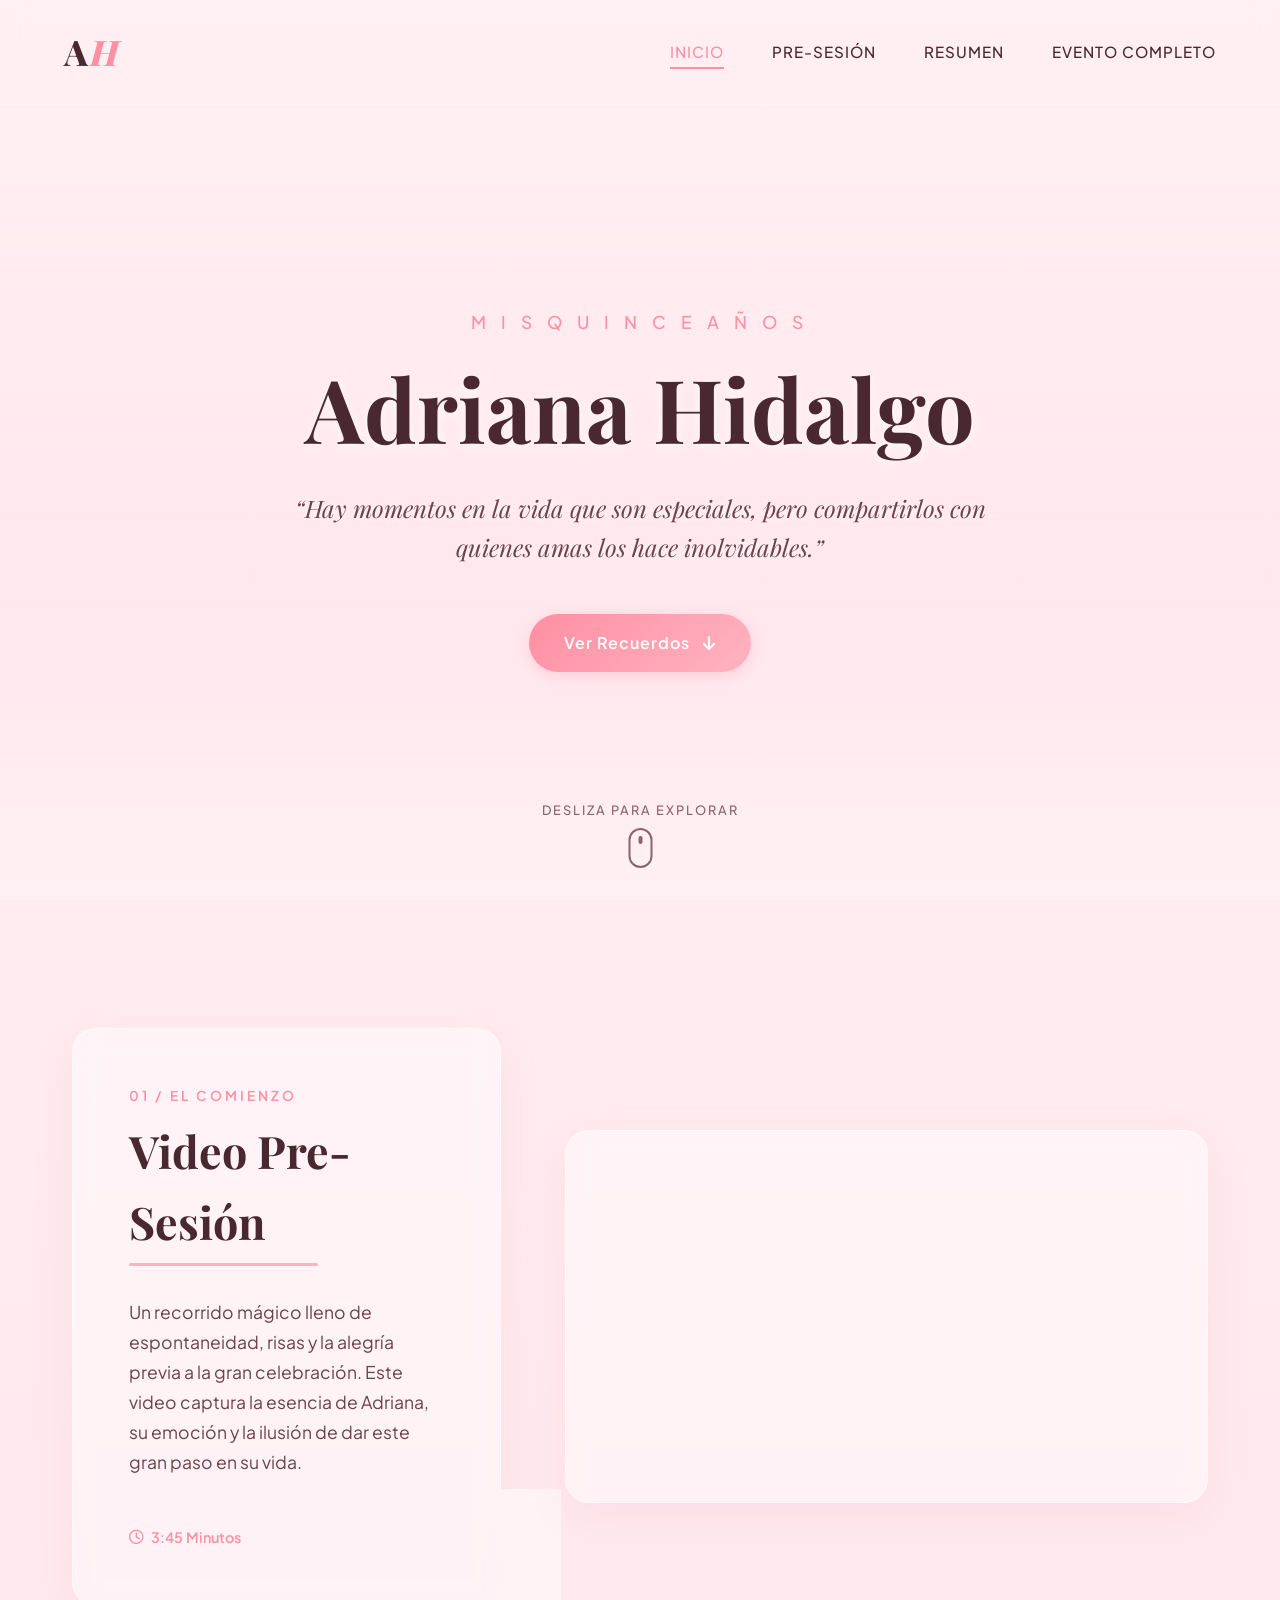
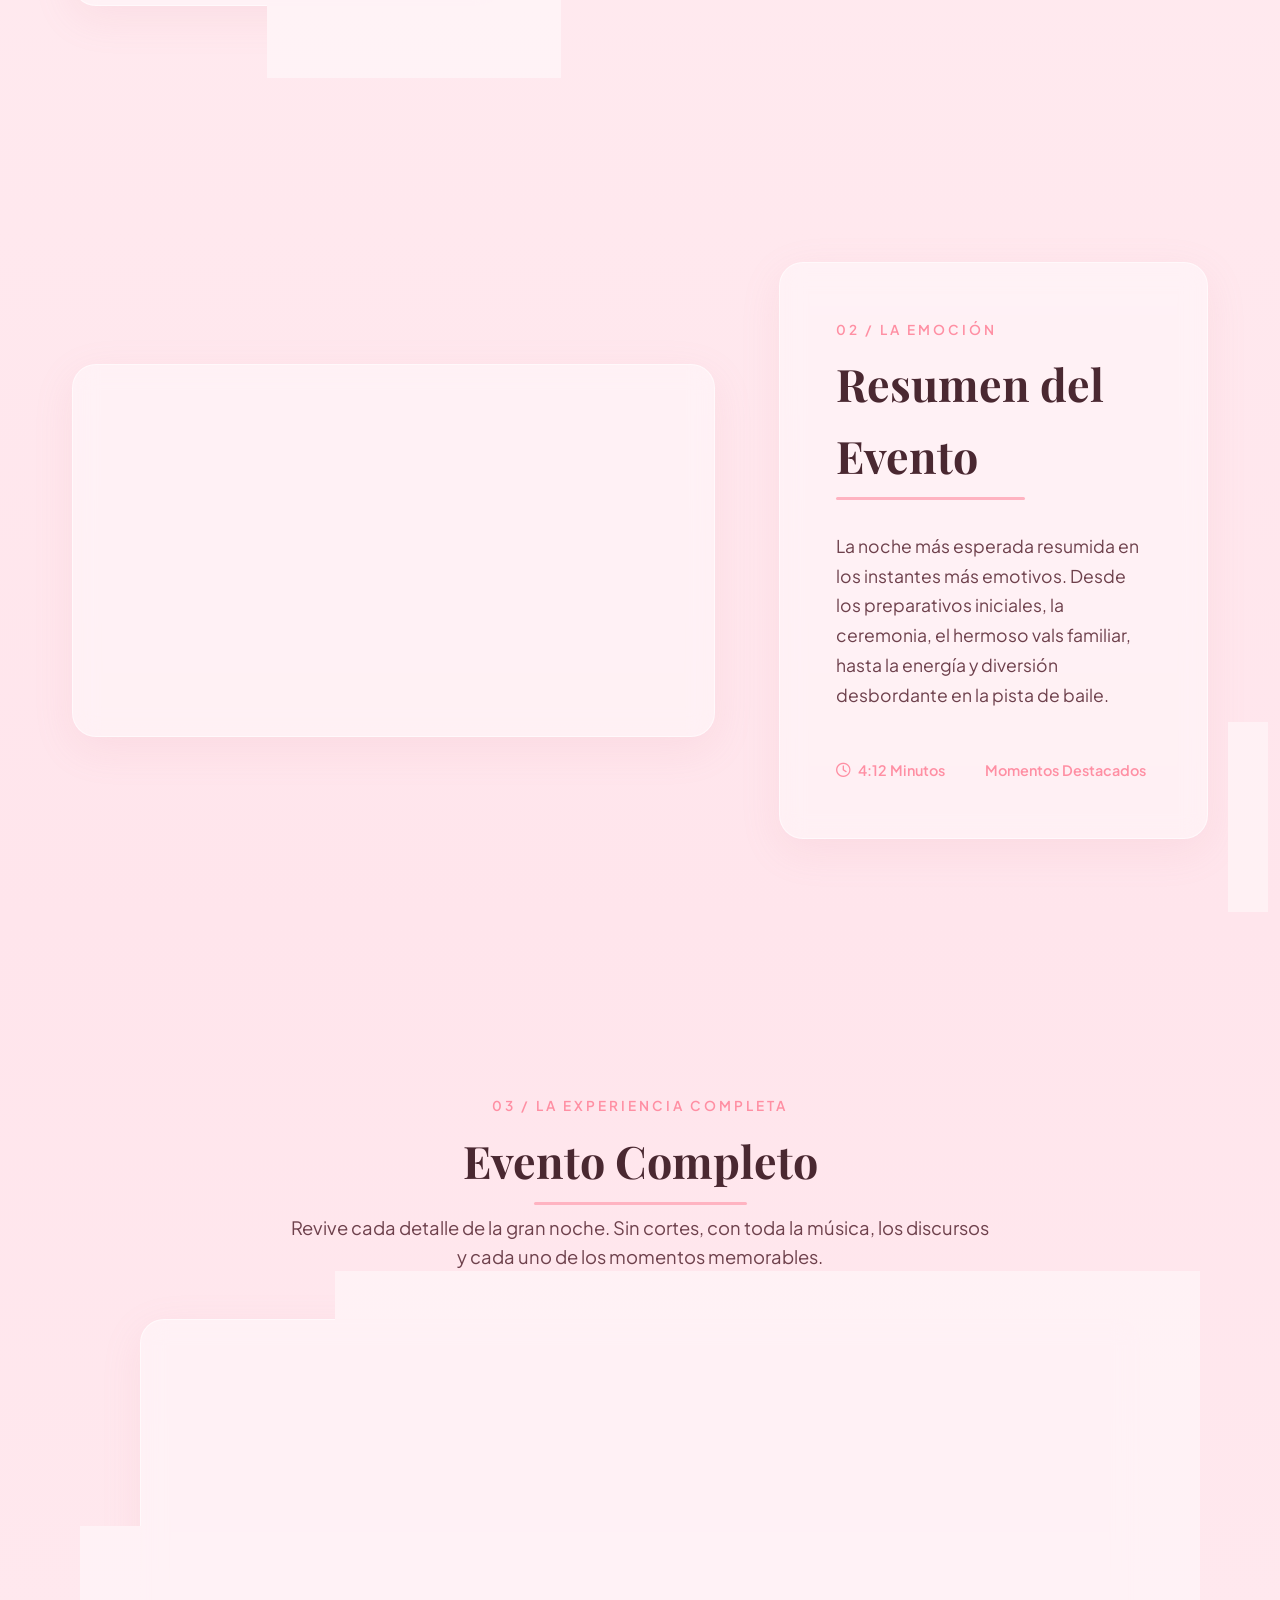
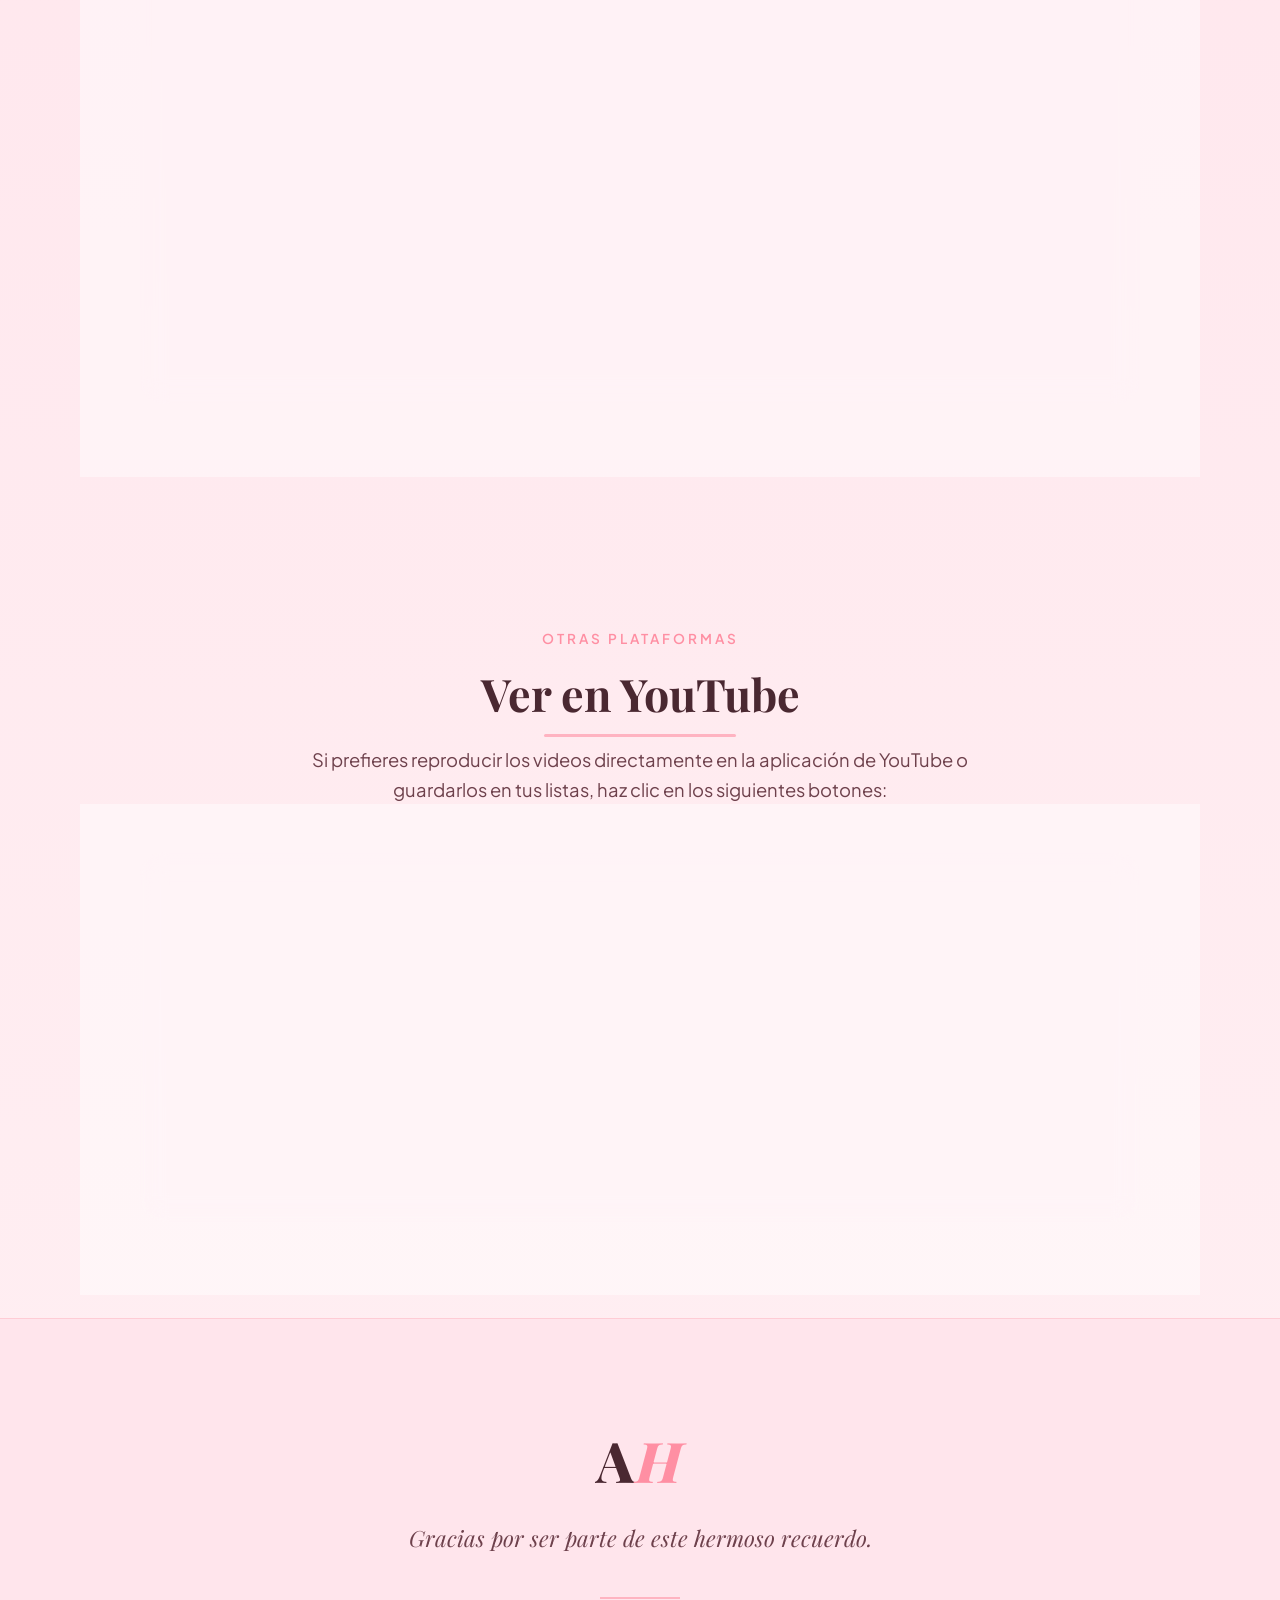
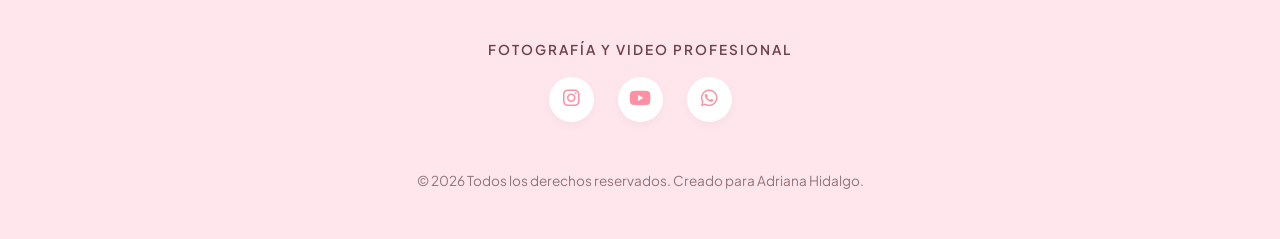
==== adriana-hidalgo/index.html @ e172218d "Initial commit - Adriana Hidalgo gallery" ====
<!DOCTYPE html>
<html lang="es">
<head>
    <meta charset="UTF-8">
    <meta name="viewport" content="width=device-width, initial-scale=1.0">
    <meta name="description" content="Galería de videos oficial de los Quince Años de Adriana Hidalgo. Revive los momentos de su pre-sesión, resumen del evento y la celebración completa.">
    <title>Adriana Hidalgo | Mis Quince Años</title>
    
    <!-- Google Fonts -->
    <link rel="preconnect" href="https://fonts.googleapis.com">
    <link rel="preconnect" href="https://fonts.gstatic.com" crossorigin>
    <link href="https://fonts.googleapis.com/css2?family=Playfair+Display:ital,wght@0,400..900;1,400..900&family=Plus+Jakarta+Sans:wght@300;400;500;600;700&display=swap" rel="stylesheet">
    
    <!-- FontAwesome for icons -->
    <link rel="stylesheet" href="https://cdnjs.cloudflare.com/ajax/libs/font-awesome/6.4.0/css/all.min.css">
    
    <!-- Custom Styles -->
    <link rel="stylesheet" href="style.css">
</head>
<body>

    <!-- Header / Navbar -->
    <header class="navbar">
        <div class="logo">A<span>H</span></div>
        <nav class="nav-links">
            <a href="#inicio" class="nav-link active">Inicio</a>
            <a href="#pre-sesion" class="nav-link">Pre-Sesión</a>
            <a href="#recap" class="nav-link">Resumen</a>
            <a href="#evento-completo" class="nav-link">Evento Completo</a>
        </nav>
    </header>

    <!-- Hero Section with Background Video Loop -->
    <section id="inicio" class="hero">
        <div class="video-bg-container">
            <!-- Muted, autoplay, looping video loop using Pre-sesión video ID: 29GOe_P6OQI -->
            <iframe src="https://www.youtube.com/embed/29GOe_P6OQI?autoplay=1&mute=1&loop=1&playlist=29GOe_P6OQI&controls=0&showinfo=0&rel=0&modestbranding=1&playsinline=1&enablejsapi=1&origin=http://localhost" 
                    frameborder="0" 
                    allow="autoplay; encrypted-media" 
                    allowfullscreen>
            </iframe>
        </div>
        <div class="hero-overlay"></div>
        <div class="hero-content">
            <span class="hero-subtitle">M i s   Q u i n c e   A ñ o s</span>
            <h1 class="hero-title">Adriana Hidalgo</h1>
            <p class="hero-quote">“Hay momentos en la vida que son especiales, pero compartirlos con quienes amas los hace inolvidables.”</p>
            <div class="hero-actions">
                <a href="#pre-sesion" class="btn btn-primary">
                    Ver Recuerdos <i class="fa-solid fa-arrow-down"></i>
                </a>
            </div>
        </div>
        <div class="scroll-indicator">
            <span>Desliza para explorar</span>
            <div class="mouse-icon">
                <div class="wheel"></div>
            </div>
        </div>
    </section>

    <!-- Pre-Sesión Section -->
    <section id="pre-sesion" class="section section-pre-sesion scroll-reveal">
        <div class="container">
            <div class="grid-layout">
                <div class="text-card glass-panel">
                    <span class="section-tag">01 / El Comienzo</span>
                    <h2>Video Pre-Sesión</h2>
                    <p class="description">
                        Un recorrido mágico lleno de espontaneidad, risas y la alegría previa a la gran celebración. Este video captura la esencia de Adriana, su emoción y la ilusión de dar este gran paso en su vida.
                    </p>
                    <div class="meta-info">
                        <span class="meta-item"><i class="fa-regular fa-clock"></i> 3:45 Minutos</span>
                        <span class="meta-item"><i class="fa-solid fa-camera-retro"></i> Pre-Sesión Exclusiva</span>
                    </div>
                </div>
                <div class="video-card glass-panel">
                    <div class="video-wrapper">
                        <!-- Pre-sesión video: https://youtu.be/29GOe_P6OQI -->
                        <iframe src="https://www.youtube.com/embed/29GOe_P6OQI?rel=0&modestbranding=1" 
                                title="Video Pre-Sesión - Adriana Hidalgo" 
                                frameborder="0" 
                                allow="accelerometer; autoplay; clipboard-write; encrypted-media; gyroscope; picture-in-picture; web-share" 
                                allowfullscreen>
                        </iframe>
                    </div>
                </div>
            </div>
        </div>
    </section>

    <!-- Recap Section -->
    <section id="recap" class="section section-recap scroll-reveal">
        <div class="container">
            <div class="grid-layout alt-layout">
                <div class="video-card glass-panel">
                    <div class="video-wrapper">
                        <!-- Recap video: https://drive.google.com/file/d/1AOtNiIpkvRaQkMDAl07MdkOqOsfoWOtX/view?usp=sharing -->
                        <iframe src="https://drive.google.com/file/d/1AOtNiIpkvRaQkMDAl07MdkOqOsfoWOtX/preview" 
                                title="Resumen del Evento - Adriana Hidalgo" 
                                frameborder="0" 
                                allow="autoplay" 
                                allowfullscreen>
                        </iframe>
                    </div>
                </div>
                <div class="text-card glass-panel">
                    <span class="section-tag">02 / La Emoción</span>
                    <h2>Resumen del Evento</h2>
                    <p class="description">
                        La noche más esperada resumida en los instantes más emotivos. Desde los preparativos iniciales, la ceremonia, el hermoso vals familiar, hasta la energía y diversión desbordante en la pista de baile.
                    </p>
                    <div class="meta-info">
                        <span class="meta-item"><i class="fa-regular fa-clock"></i> 4:12 Minutos</span>
                        <span class="meta-item"><i class="fa-solid fa-sparkles"></i> Momentos Destacados</span>
                    </div>
                </div>
            </div>
        </div>
    </section>

    <!-- Evento Completo Section -->
    <section id="evento-completo" class="section section-full scroll-reveal">
        <div class="container text-center">
            <span class="section-tag">03 / La Experiencia Completa</span>
            <h2>Evento Completo</h2>
            <p class="section-subtitle">
                Revive cada detalle de la gran noche. Sin cortes, con toda la música, los discursos y cada uno de los momentos memorables.
            </p>
            <div class="theater-card glass-panel">
                <div class="video-wrapper large-wrapper">
                    <!-- Evento completo video: https://drive.google.com/file/d/1Um7jeUYwIwaySqbHJadlfXgE8z_ogX-0/view?usp=sharing -->
                    <iframe src="https://drive.google.com/file/d/1Um7jeUYwIwaySqbHJadlfXgE8z_ogX-0/preview" 
                            title="Evento Completo - Adriana Hidalgo" 
                            frameborder="0" 
                            allow="autoplay" 
                            allowfullscreen>
                    </iframe>
                </div>
                <div class="theater-footer">
                    <div class="theater-info">
                        <h3>Adriana Hidalgo - Quinceañera (Edición Completa)</h3>
                        <p><i class="fa-solid fa-film"></i> Película Oficial del Evento</p>
                    </div>
                    <div class="theater-action">
                        <span class="duration-badge"><i class="fa-regular fa-hourglass-half"></i> Duración Extendida</span>
                    </div>
                </div>
            </div>
        </div>
    </section>

    <!-- YouTube Links Section -->
    <section id="ver-en-youtube" class="section section-youtube scroll-reveal">
        <div class="container text-center">
            <span class="section-tag">Otras Plataformas</span>
            <h2>Ver en YouTube</h2>
            <p class="section-subtitle">
                Si prefieres reproducir los videos directamente en la aplicación de YouTube o guardarlos en tus listas, haz clic en los siguientes botones:
            </p>
            <div class="youtube-buttons-grid glass-panel">
                <div class="yt-button-card">
                    <div class="yt-icon"><i class="fa-brands fa-youtube"></i></div>
                    <h3>Video Pre-Sesión</h3>
                    <a href="https://youtu.be/29GOe_P6OQI" target="_blank" rel="noopener noreferrer" class="btn btn-yt">
                        Ver Video <i class="fa-solid fa-arrow-up-right-from-square"></i>
                    </a>
                </div>
                <div class="yt-button-card">
                    <div class="yt-icon"><i class="fa-brands fa-youtube"></i></div>
                    <h3>Resumen del Evento</h3>
                    <a href="https://youtu.be/vMPNbO7EVBQ" target="_blank" rel="noopener noreferrer" class="btn btn-yt">
                        Ver Resumen <i class="fa-solid fa-arrow-up-right-from-square"></i>
                    </a>
                </div>
                <div class="yt-button-card">
                    <div class="yt-icon"><i class="fa-brands fa-youtube"></i></div>
                    <h3>Evento Completo</h3>
                    <a href="https://youtu.be/fEjNYWOix5I" target="_blank" rel="noopener noreferrer" class="btn btn-yt">
                        Ver Completo <i class="fa-solid fa-arrow-up-right-from-square"></i>
                    </a>
                </div>
            </div>
        </div>
    </section>

    <!-- Footer -->
    <footer class="footer">
        <div class="footer-overlay"></div>
        <div class="footer-content container text-center">
            <div class="footer-logo">A<span>H</span></div>
            <p class="footer-thanks">Gracias por ser parte de este hermoso recuerdo.</p>
            <div class="divider"></div>
            <div class="creative-credits">
                <p>Fotografía y Video Profesional</p>
                <div class="social-links">
                    <a href="#" aria-label="Instagram"><i class="fa-brands fa-instagram"></i></a>
                    <a href="#" aria-label="YouTube"><i class="fa-brands fa-youtube"></i></a>
                    <a href="#" aria-label="WhatsApp"><i class="fa-brands fa-whatsapp"></i></a>
                </div>
            </div>
            <p class="copyright">&copy; 2026 Todos los derechos reservados. Creado para Adriana Hidalgo.</p>
        </div>
    </footer>

    <!-- Floating Action Buttons -->
    <button id="scrollToTop" class="fab" aria-label="Ir al inicio">
        <i class="fa-solid fa-chevron-up"></i>
    </button>

    <!-- Custom Script -->
    <script src="script.js"></script>
</body>
</html>
---- adriana-hidalgo/style.css ----
/* ==========================================
   DESIGN SYSTEM & VARIABLES
   ========================================== */
:root {
    /* Color Palette */
    --primary-rose: #ffccd5;
    --soft-rose: #ffb3c1;
    --light-rose: #fff0f3;
    --dark-rose: #ff8fa3;
    --deep-burgundy: #4a2831;
    --muted-burgundy: #6e414c;
    --pure-white: #ffffff;
    
    /* Gradients */
    --bg-main: linear-gradient(180deg, #fff0f3 0%, #ffe5ec 50%, #fff0f3 100%);
    --gradient-overlay: linear-gradient(180deg, rgba(255, 240, 243, 0.25) 0%, rgba(255, 229, 236, 0.7) 70%, #fff0f3 100%);
    --gradient-btn: linear-gradient(135deg, #ff8fa3 0%, #ffb3c1 100%);
    --gradient-btn-hover: linear-gradient(135deg, #ff758f 0%, #ff8fa3 100%);
    
    /* Typography */
    --font-heading: 'Playfair Display', serif;
    --font-body: 'Plus Jakarta Sans', sans-serif;
    
    /* Transitions */
    --transition-smooth: all 0.4s cubic-bezier(0.25, 0.8, 0.25, 1);
    
    /* Glassmorphism Defaults */
    --glass-bg: rgba(255, 255, 255, 0.45);
    --glass-border: 1px solid rgba(255, 255, 255, 0.55);
    --glass-shadow: 0 12px 40px 0 rgba(220, 140, 160, 0.12);
}

/* ==========================================
   RESET & BASE STYLES
   ========================================== */
* {
    margin: 0;
    padding: 0;
    box-sizing: border-box;
}

html {
    scroll-behavior: smooth;
    font-size: 16px;
}

body {
    font-family: var(--font-body);
    background: var(--bg-main);
    color: var(--deep-burgundy);
    line-height: 1.6;
    overflow-x: hidden;
    -webkit-font-smoothing: antialiased;
}

a {
    text-decoration: none;
    color: inherit;
    transition: var(--transition-smooth);
}

/* Custom Scrollbar */
::-webkit-scrollbar {
    width: 10px;
}
::-webkit-scrollbar-track {
    background: var(--light-rose);
}
::-webkit-scrollbar-thumb {
    background: var(--soft-rose);
    border-radius: 5px;
    border: 2px solid var(--light-rose);
}
::-webkit-scrollbar-thumb:hover {
    background: var(--dark-rose);
}

/* ==========================================
   TYPOGRAPHY & UTILITIES
   ========================================== */
h1, h2, h3 {
    font-family: var(--font-heading);
    font-weight: 700;
}

h2 {
    font-size: 2.8rem;
    margin-bottom: 1rem;
    position: relative;
    display: inline-block;
}

h2::after {
    content: '';
    position: absolute;
    width: 60%;
    height: 3px;
    background: var(--soft-rose);
    bottom: -8px;
    left: 0;
    border-radius: 2px;
}

.text-center h2::after {
    left: 20%;
}

p {
    font-weight: 400;
    font-size: 1.05rem;
    color: var(--muted-burgundy);
}

.container {
    width: 100%;
    max-width: 1200px;
    margin: 0 auto;
    padding: 0 2rem;
}

.text-center {
    text-align: center;
}

.section-tag {
    font-family: var(--font-body);
    text-transform: uppercase;
    letter-spacing: 3px;
    font-size: 0.85rem;
    color: var(--dark-rose);
    font-weight: 600;
    display: block;
    margin-bottom: 0.5rem;
}

.section-subtitle {
    max-width: 700px;
    margin: 0 auto 3rem auto;
    font-size: 1.15rem;
}

/* ==========================================
   NAVIGATION BAR
   ========================================== */
.navbar {
    position: fixed;
    top: 0;
    left: 0;
    width: 100%;
    display: flex;
    justify-content: space-between;
    align-items: center;
    padding: 1.5rem 4rem;
    z-index: 100;
    background: rgba(255, 240, 243, 0.7);
    backdrop-filter: blur(10px);
    -webkit-backdrop-filter: blur(10px);
    border-bottom: 1px solid rgba(255, 255, 255, 0.2);
    transition: var(--transition-smooth);
}

.navbar.scrolled {
    padding: 1rem 4rem;
    background: rgba(255, 240, 243, 0.9);
    box-shadow: 0 4px 20px rgba(0, 0, 0, 0.03);
}

.navbar .logo {
    font-family: var(--font-heading);
    font-size: 2.2rem;
    font-weight: 800;
    color: var(--deep-burgundy);
    letter-spacing: 2px;
}

.navbar .logo span {
    color: var(--dark-rose);
    font-style: italic;
    font-family: var(--font-heading);
}

.navbar .nav-links {
    display: flex;
    gap: 3rem;
}

.navbar .nav-link {
    font-weight: 500;
    font-size: 0.95rem;
    letter-spacing: 1px;
    text-transform: uppercase;
    position: relative;
    padding: 0.3rem 0;
}

.navbar .nav-link::after {
    content: '';
    position: absolute;
    bottom: 0;
    left: 0;
    width: 0;
    height: 2px;
    background: var(--dark-rose);
    transition: var(--transition-smooth);
}

.navbar .nav-link:hover::after,
.navbar .nav-link.active::after {
    width: 100%;
}

.navbar .nav-link:hover,
.navbar .nav-link.active {
    color: var(--dark-rose);
}

/* ==========================================
   HERO SECTION
   ========================================== */
.hero {
    position: relative;
    height: 100vh;
    width: 100%;
    display: flex;
    align-items: center;
    justify-content: center;
    overflow: hidden;
    padding-top: 80px;
}

.video-bg-container {
    position: absolute;
    top: 0;
    left: 0;
    width: 100%;
    height: 100%;
    z-index: 1;
    pointer-events: none;
}

.video-bg-container iframe {
    width: 100vw;
    height: 56.25vw; /* 16:9 Ratio */
    min-height: 100vh;
    min-width: 177.77vh; /* 16:9 Ratio */
    position: absolute;
    top: 50%;
    left: 50%;
    transform: translate(-50%, -50%);
    opacity: 0.65;
    mix-blend-mode: multiply;
}

.hero-overlay {
    position: absolute;
    top: 0;
    left: 0;
    width: 100%;
    height: 100%;
    z-index: 2;
    background: var(--gradient-overlay);
}

.hero-content {
    position: relative;
    z-index: 3;
    text-align: center;
    max-width: 900px;
    padding: 0 2rem;
    animation: fadeInUp 1.5s ease-out;
}

.hero-subtitle {
    font-family: var(--font-body);
    font-size: 1.1rem;
    font-weight: 500;
    letter-spacing: 6px;
    color: var(--dark-rose);
    text-transform: uppercase;
    display: block;
    margin-bottom: 1.5rem;
}

.hero-title {
    font-size: 5.5rem;
    line-height: 1.1;
    color: var(--deep-burgundy);
    margin-bottom: 2rem;
    text-shadow: 0 2px 10px rgba(255, 255, 255, 0.8);
}

.hero-quote {
    font-family: var(--font-heading);
    font-style: italic;
    font-size: 1.5rem;
    color: var(--muted-burgundy);
    margin-bottom: 3rem;
    max-width: 700px;
    margin-left: auto;
    margin-right: auto;
    text-shadow: 0 1px 5px rgba(255, 255, 255, 0.8);
}

/* Button Component */
.btn {
    display: inline-flex;
    align-items: center;
    gap: 0.8rem;
    padding: 1rem 2.2rem;
    border-radius: 50px;
    font-size: 1rem;
    font-weight: 600;
    letter-spacing: 1px;
    transition: var(--transition-smooth);
    cursor: pointer;
    box-shadow: 0 4px 15px rgba(255, 143, 163, 0.3);
}

.btn-primary {
    background: var(--gradient-btn);
    color: var(--pure-white);
    border: none;
}

.btn-primary:hover {
    background: var(--gradient-btn-hover);
    transform: translateY(-3px);
    box-shadow: 0 6px 20px rgba(255, 143, 163, 0.5);
}

/* Scroll indicator */
.scroll-indicator {
    position: absolute;
    bottom: 2rem;
    left: 50%;
    transform: translateX(-50%);
    z-index: 3;
    display: flex;
    flex-direction: column;
    align-items: center;
    gap: 0.5rem;
    font-size: 0.8rem;
    font-weight: 500;
    letter-spacing: 2px;
    text-transform: uppercase;
    color: var(--muted-burgundy);
    opacity: 0.8;
}

.mouse-icon {
    width: 24px;
    height: 40px;
    border: 2px solid var(--muted-burgundy);
    border-radius: 12px;
    position: relative;
}

.mouse-icon .wheel {
    width: 4px;
    height: 8px;
    background: var(--muted-burgundy);
    border-radius: 2px;
    position: absolute;
    top: 6px;
    left: 50%;
    transform: translateX(-50%);
    animation: scrollWheel 2s infinite;
}

/* ==========================================
   GLASS PANELS & GRID LAYOUTS
   ========================================== */
.section {
    padding: 8rem 0;
    position: relative;
    z-index: 10;
}

.glass-panel {
    background: var(--glass-bg);
    border: var(--glass-border);
    backdrop-filter: blur(12px) saturate(120%);
    -webkit-backdrop-filter: blur(12px) saturate(120%);
    border-radius: 24px;
    box-shadow: var(--glass-shadow);
    transition: var(--transition-smooth);
}

.glass-panel:hover {
    box-shadow: 0 16px 48px 0 rgba(220, 140, 160, 0.18);
    transform: translateY(-5px);
}

/* Horizontal Grid Setup */
.grid-layout {
    display: grid;
    grid-template-columns: 4fr 6fr;
    gap: 4rem;
    align-items: center;
}

.grid-layout.alt-layout {
    grid-template-columns: 6fr 4fr;
}

/* Text Cards */
.text-card {
    padding: 3.5rem;
    display: flex;
    flex-direction: column;
    justify-content: center;
}

.text-card .description {
    font-size: 1.1rem;
    margin: 1.5rem 0 2rem 0;
    line-height: 1.7;
}

.meta-info {
    display: flex;
    gap: 2rem;
    margin-top: 1rem;
}

.meta-item {
    font-size: 0.9rem;
    font-weight: 600;
    color: var(--dark-rose);
    display: flex;
    align-items: center;
    gap: 0.5rem;
}

/* Video Containers */
.video-card {
    overflow: hidden;
    padding: 0.75rem;
}

.video-wrapper {
    position: relative;
    padding-bottom: 56.25%; /* 16:9 ratio */
    height: 0;
    border-radius: 16px;
    overflow: hidden;
}

.video-wrapper iframe {
    position: absolute;
    top: 0;
    left: 0;
    width: 100%;
    height: 100%;
    border: none;
}

/* ==========================================
   THEATER MODE (FULL EVENT)
   ========================================== */
.theater-card {
    max-width: 1000px;
    margin: 0 auto;
    overflow: hidden;
    padding: 1rem;
}

.large-wrapper {
    border-radius: 16px 16px 0 0;
}

.theater-footer {
    display: flex;
    justify-content: space-between;
    align-items: center;
    padding: 1.5rem 2rem;
    background: rgba(255, 255, 255, 0.3);
    border-radius: 0 0 16px 16px;
    border-top: 1px solid rgba(255, 255, 255, 0.4);
}

.theater-info h3 {
    font-family: var(--font-body);
    font-size: 1.25rem;
    font-weight: 700;
    color: var(--deep-burgundy);
    text-align: left;
}

.theater-info p {
    font-size: 0.9rem;
    color: var(--dark-rose);
    font-weight: 500;
    display: flex;
    align-items: center;
    gap: 0.5rem;
    margin-top: 0.2rem;
}

.duration-badge {
    background: rgba(255, 143, 163, 0.15);
    color: var(--dark-rose);
    padding: 0.6rem 1.2rem;
    border-radius: 30px;
    font-size: 0.85rem;
    font-weight: 600;
    display: flex;
    align-items: center;
    gap: 0.5rem;
}

/* ==========================================
   FOOTER
   ========================================== */
.footer {
    position: relative;
    padding: 6rem 0 3rem 0;
    background: #ffe5ec;
    border-top: 1px solid var(--primary-rose);
    overflow: hidden;
}

.footer-content {
    position: relative;
    z-index: 2;
}

.footer-logo {
    font-family: var(--font-heading);
    font-size: 3.5rem;
    font-weight: 800;
    color: var(--deep-burgundy);
    margin-bottom: 1rem;
    letter-spacing: 2px;
}

.footer-logo span {
    color: var(--dark-rose);
    font-style: italic;
}

.footer-thanks {
    font-family: var(--font-heading);
    font-style: italic;
    font-size: 1.4rem;
    color: var(--muted-burgundy);
    margin-bottom: 2.5rem;
}

.footer .divider {
    width: 80px;
    height: 2px;
    background: var(--soft-rose);
    margin: 0 auto 2.5rem auto;
}

.creative-credits p {
    font-size: 0.85rem;
    text-transform: uppercase;
    letter-spacing: 2px;
    font-weight: 600;
    color: var(--muted-burgundy);
    margin-bottom: 1rem;
}

.social-links {
    display: flex;
    justify-content: center;
    gap: 1.5rem;
    margin-bottom: 3rem;
}

.social-links a {
    width: 45px;
    height: 45px;
    border-radius: 50%;
    background: var(--pure-white);
    display: flex;
    align-items: center;
    justify-content: center;
    font-size: 1.2rem;
    color: var(--dark-rose);
    box-shadow: 0 4px 10px rgba(0,0,0,0.03);
    border: 1px solid rgba(255, 255, 255, 0.8);
}

.social-links a:hover {
    background: var(--dark-rose);
    color: var(--pure-white);
    transform: scale(1.1) translateY(-3px);
}

.footer .copyright {
    font-size: 0.85rem;
    color: rgba(74, 40, 49, 0.6);
}

/* ==========================================
   YOUTUBE LINKS SECTION
   ========================================== */
.section-youtube {
    padding: 6rem 0;
}

.youtube-buttons-grid {
    display: grid;
    grid-template-columns: repeat(3, 1fr);
    gap: 2.5rem;
    padding: 3rem;
    max-width: 1000px;
    margin: 2rem auto 0 auto;
}

.yt-button-card {
    display: flex;
    flex-direction: column;
    align-items: center;
    justify-content: center;
    gap: 1.2rem;
    padding: 2rem;
    border-radius: 16px;
    background: rgba(255, 255, 255, 0.2);
    border: 1px solid rgba(255, 255, 255, 0.3);
    transition: var(--transition-smooth);
}

.yt-button-card:hover {
    transform: translateY(-5px);
    background: rgba(255, 255, 255, 0.4);
    box-shadow: 0 8px 24px rgba(255, 143, 163, 0.1);
}

.yt-icon {
    font-size: 3.5rem;
    color: #ff0000;
    filter: drop-shadow(0 2px 10px rgba(255, 0, 0, 0.25));
    transition: var(--transition-smooth);
}

.yt-button-card:hover .yt-icon {
    transform: scale(1.1);
    color: #cc0000;
}

.yt-button-card h3 {
    font-family: var(--font-body);
    font-size: 1.15rem;
    font-weight: 600;
    color: var(--deep-burgundy);
}

.btn-yt {
    background: #ff0000;
    color: var(--pure-white);
    box-shadow: 0 4px 12px rgba(255, 0, 0, 0.2);
    padding: 0.8rem 1.6rem;
    font-size: 0.9rem;
    border-radius: 30px;
    border: none;
    width: 100%;
    justify-content: center;
}

.btn-yt:hover {
    background: #cc0000;
    box-shadow: 0 6px 18px rgba(255, 0, 0, 0.35);
    transform: translateY(-2px);
}

/* ==========================================
   FLOATING ACTION BUTTONS
   ========================================== */
.fab {
    position: fixed;
    bottom: 2rem;
    right: 2rem;
    width: 50px;
    height: 50px;
    border-radius: 50%;
    background: var(--gradient-btn);
    color: var(--pure-white);
    border: none;
    box-shadow: 0 4px 15px rgba(255, 143, 163, 0.4);
    cursor: pointer;
    display: flex;
    align-items: center;
    justify-content: center;
    font-size: 1.2rem;
    z-index: 99;
    opacity: 0;
    visibility: hidden;
    transform: scale(0.8);
    transition: var(--transition-smooth);
}

.fab.show {
    opacity: 1;
    visibility: visible;
    transform: scale(1);
}

.fab:hover {
    background: var(--gradient-btn-hover);
    transform: scale(1.1) translateY(-3px);
}

/* ==========================================
   ANIMATIONS & TRANSITIONS
   ========================================== */
@keyframes fadeInUp {
    from {
        opacity: 0;
        transform: translateY(40px);
    }
    to {
        opacity: 1;
        transform: translateY(0);
    }
}

@keyframes scrollWheel {
    0% {
        top: 6px;
        opacity: 1;
    }
    50% {
        top: 22px;
        opacity: 0;
    }
    100% {
        top: 6px;
        opacity: 1;
    }
}

/* Scroll reveal helper class */
.scroll-reveal {
    opacity: 0;
    transform: translateY(50px);
    transition: opacity 0.8s ease-out, transform 0.8s ease-out;
}

.scroll-reveal.active {
    opacity: 1;
    transform: translateY(0);
}

/* ==========================================
   MEDIA QUERIES (RESPONSIVENESS)
   ========================================== */
@media (max-width: 1024px) {
    h2 {
        font-size: 2.3rem;
    }
    .grid-layout, .grid-layout.alt-layout {
        grid-template-columns: 1fr;
        gap: 3rem;
    }
    .grid-layout.alt-layout .video-card {
        order: 2;
    }
    .text-card {
        padding: 2.5rem;
    }
    .youtube-buttons-grid {
        grid-template-columns: 1fr;
        max-width: 500px;
        padding: 2rem;
        gap: 1.5rem;
    }
}

@media (max-width: 768px) {
    .navbar {
        padding: 1rem 1.5rem;
        justify-content: center;
    }
    .navbar.scrolled {
        padding: 0.8rem 1.5rem;
    }
    .navbar .nav-links {
        display: none;
    }
    .hero-title {
        font-size: 3.2rem;
    }
    .hero-quote {
        font-size: 1.15rem;
        margin-bottom: 2.5rem;
    }
    .section {
        padding: 4.5rem 0;
    }
    .container {
        padding: 0 1.2rem;
    }
    .text-card {
        padding: 2rem 1.2rem;
    }
    .meta-info {
        flex-direction: column;
        gap: 0.5rem;
    }
    .theater-footer {
        flex-direction: column;
        align-items: flex-start;
        gap: 1rem;
        padding: 1.2rem;
    }
    .youtube-buttons-grid {
        padding: 1.5rem;
        gap: 1.5rem;
    }
    .yt-button-card {
        padding: 1.5rem;
    }
}
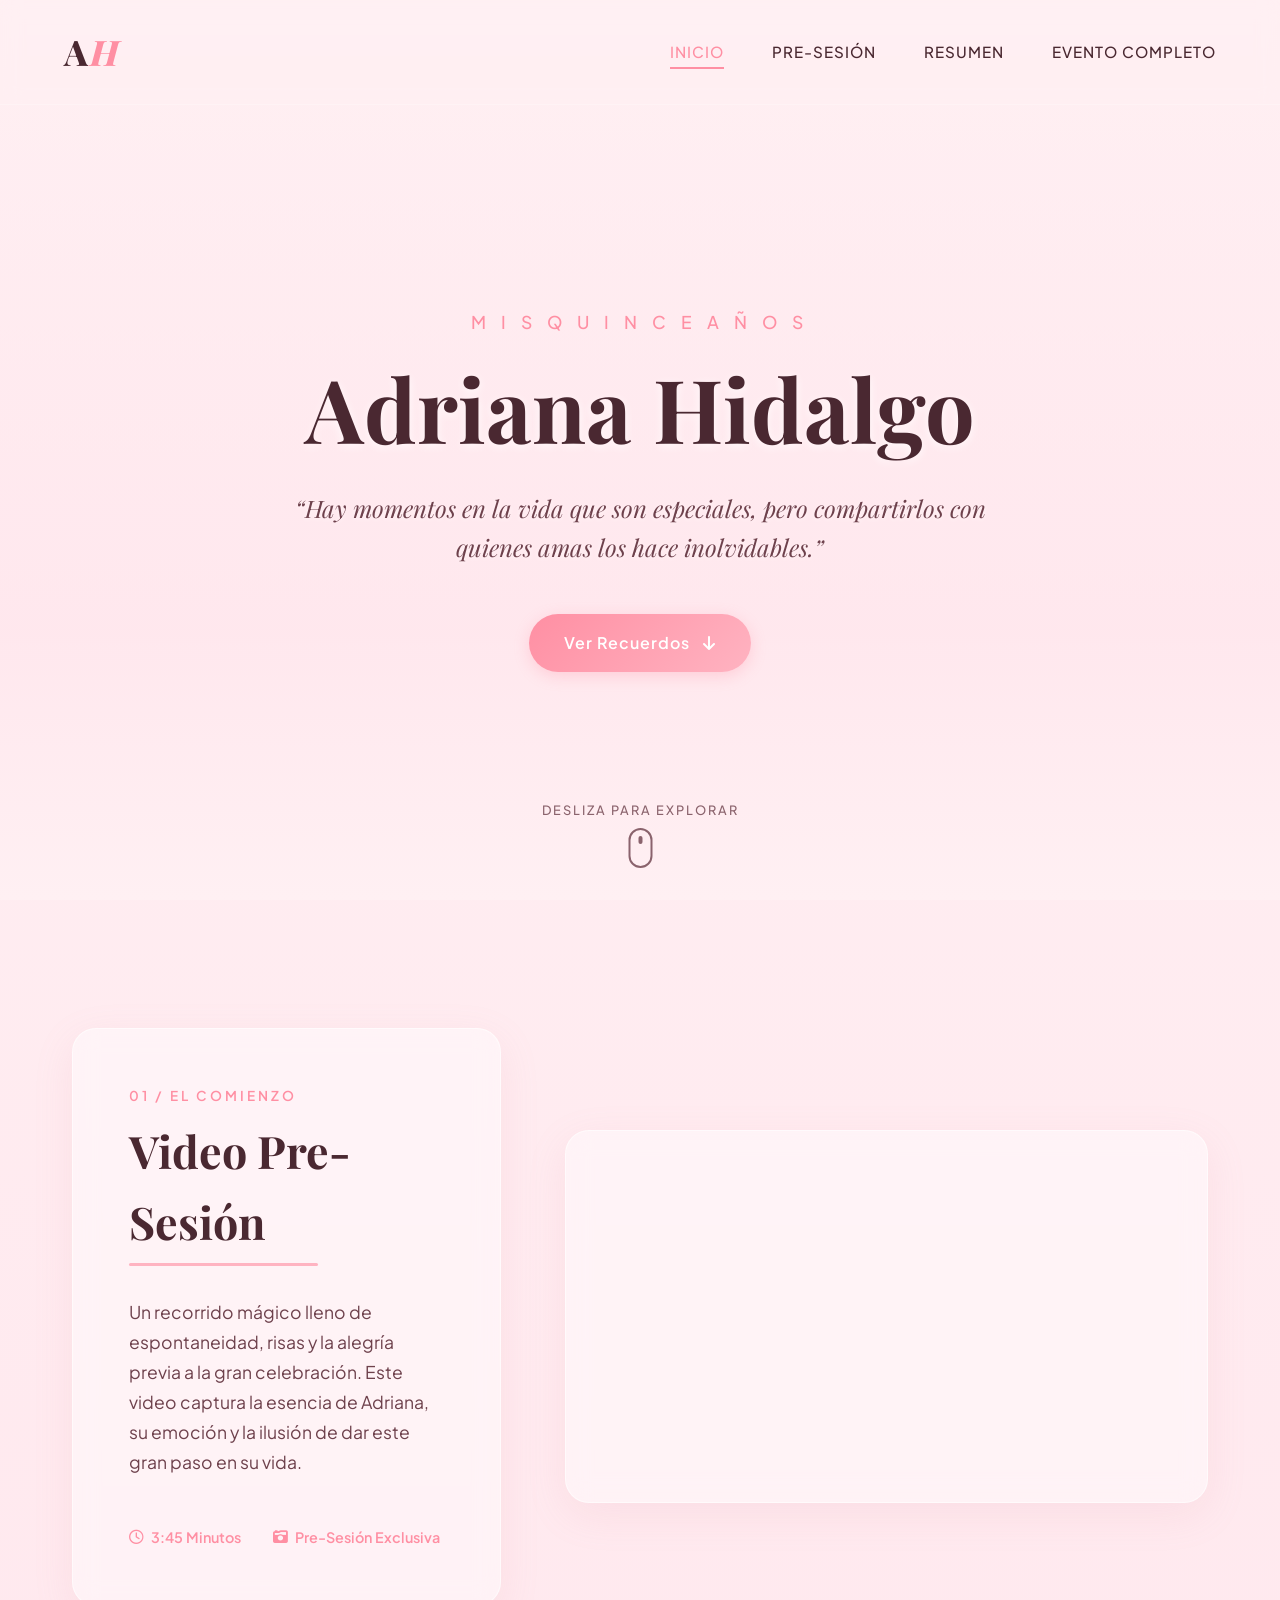
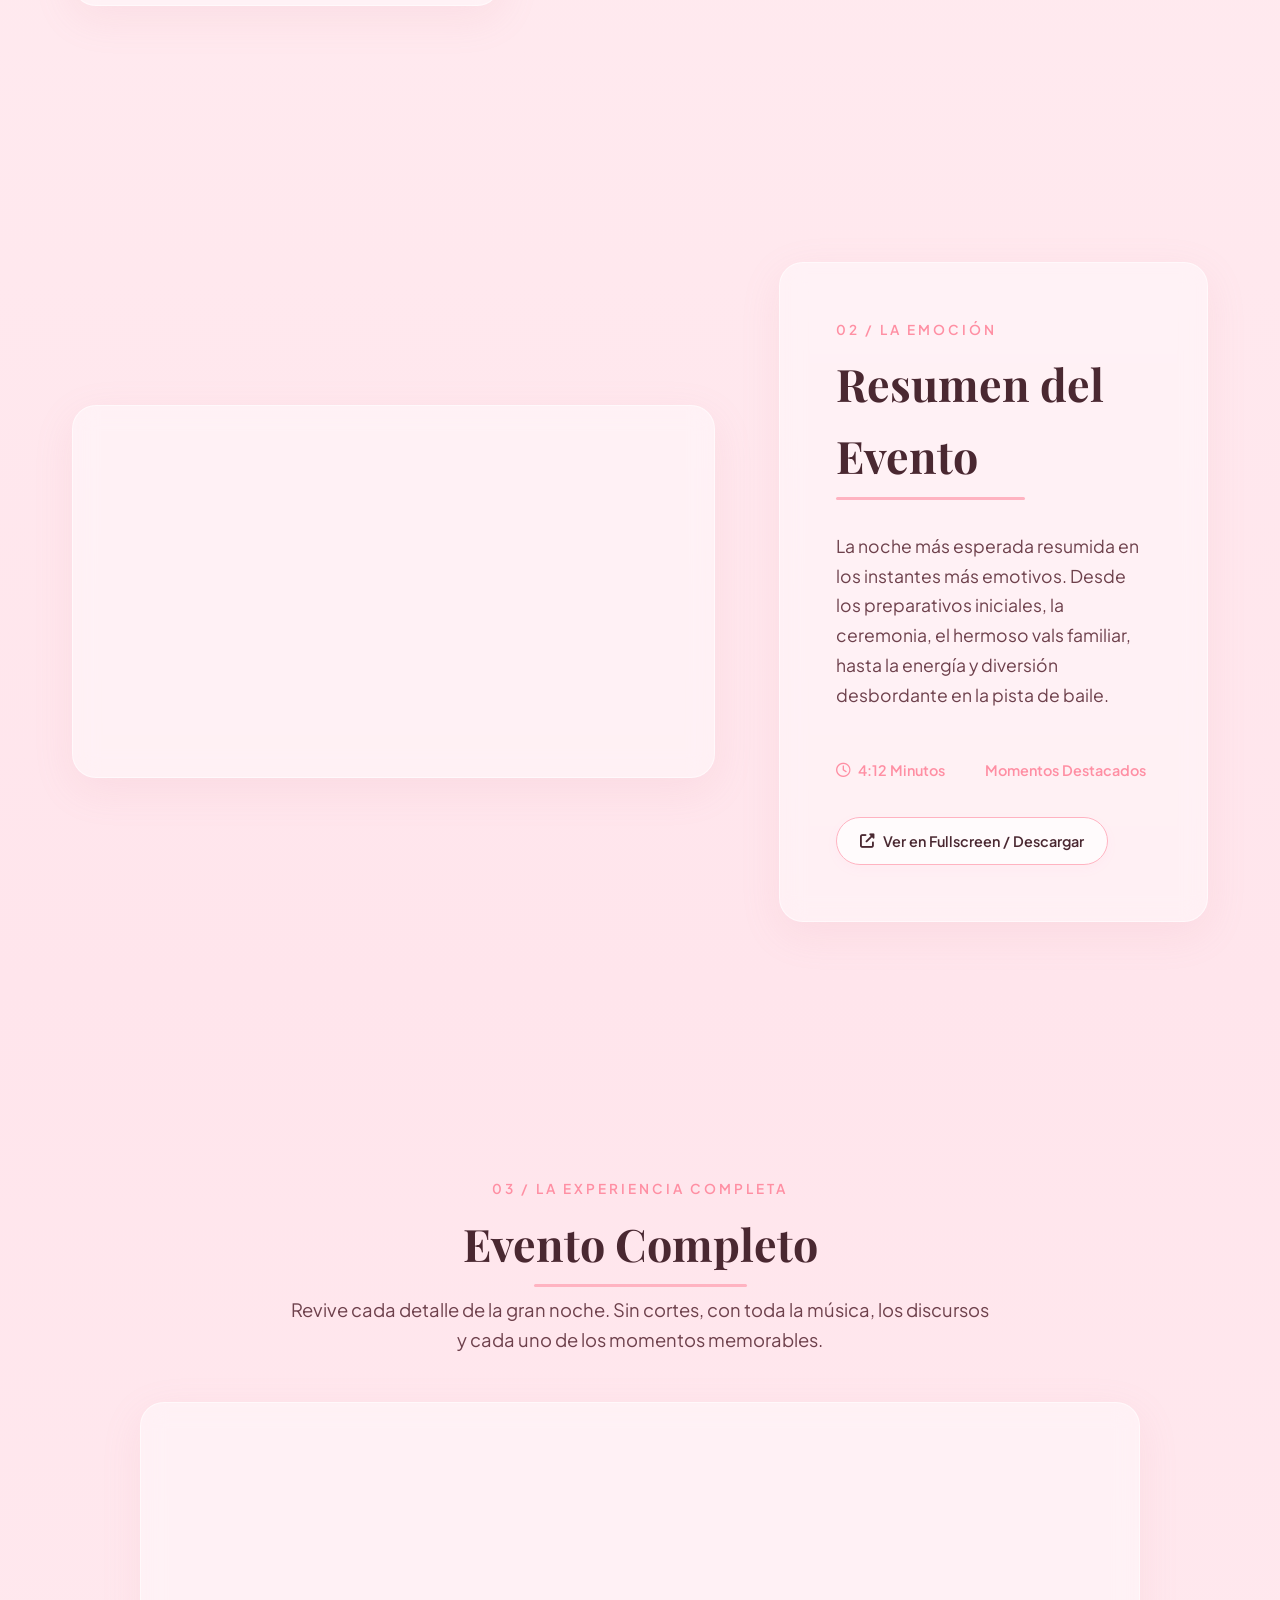
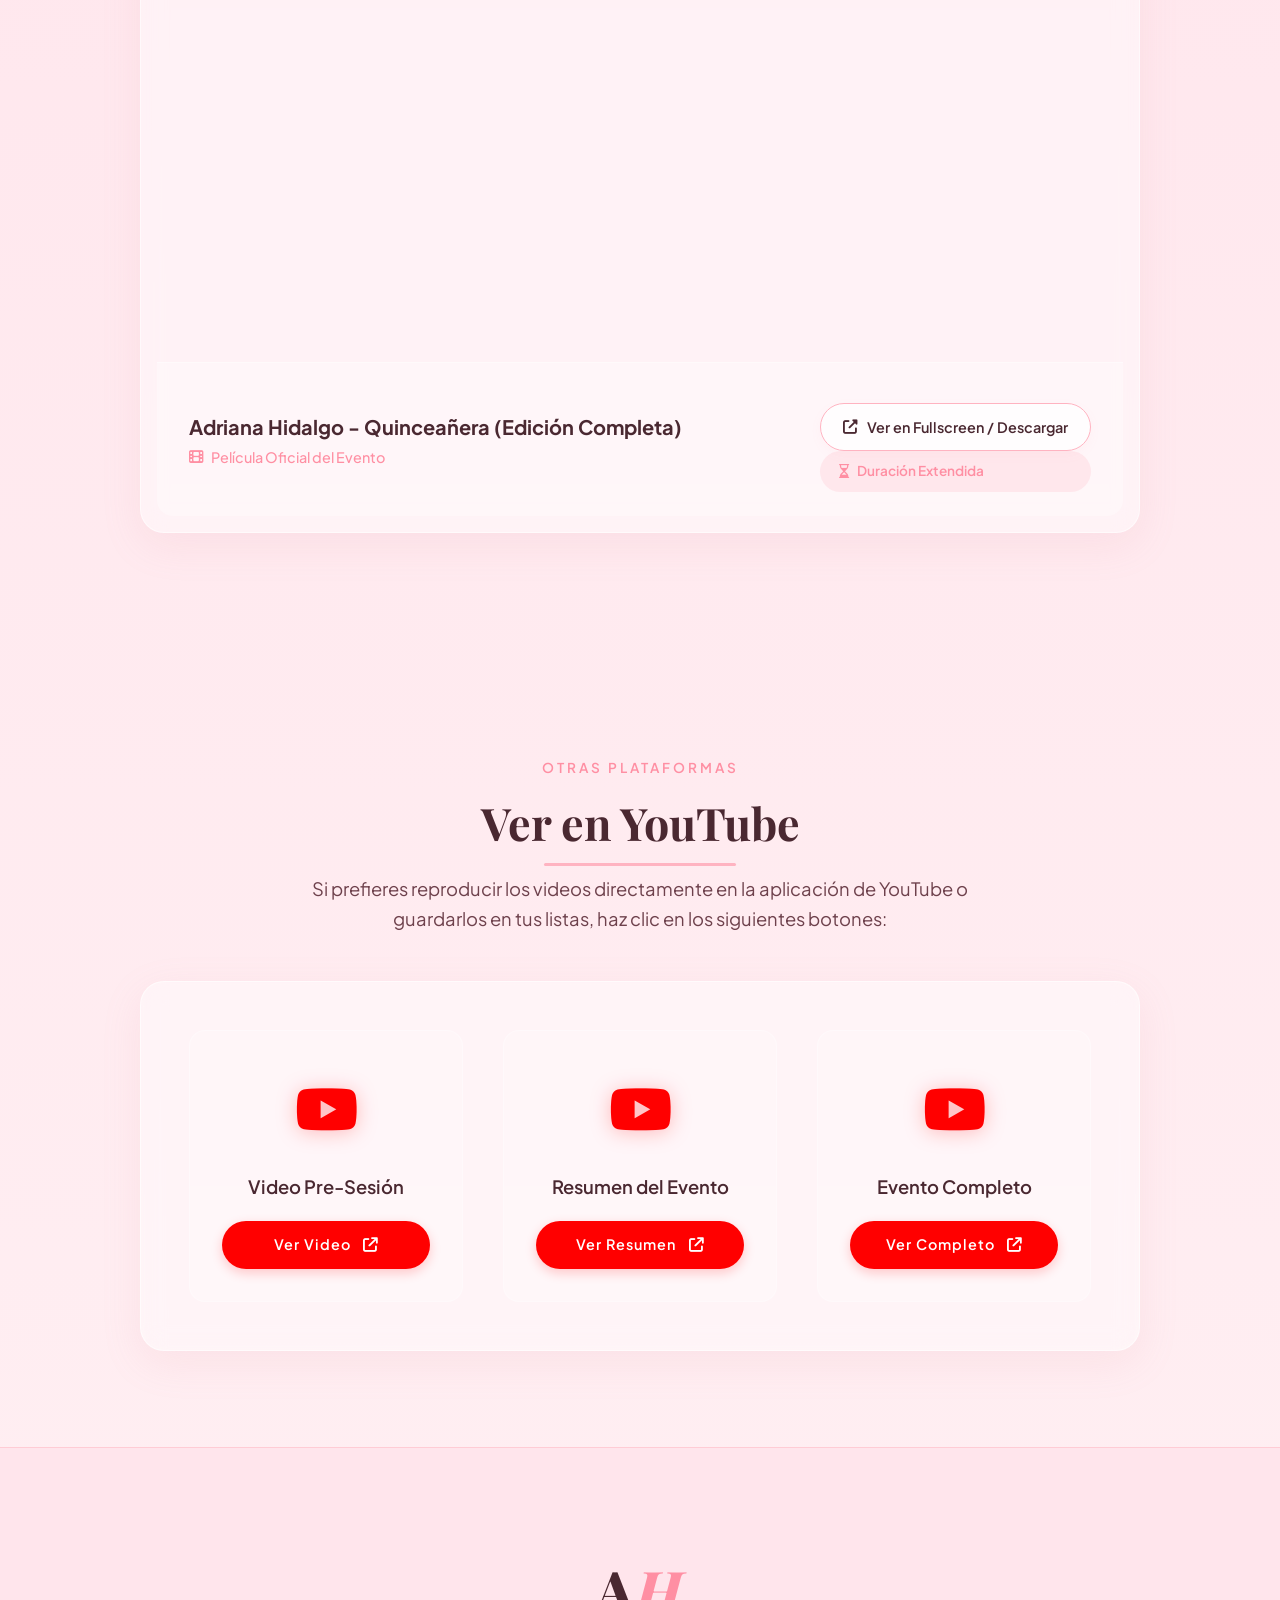
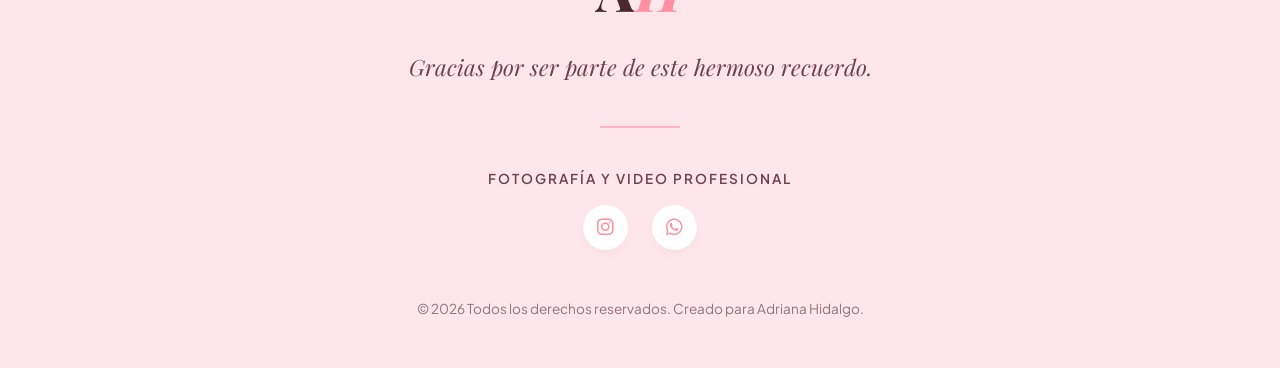
==== commit 91e05645: "Fix mobile embeds spacing, updated footer social links and WhatsApp" ====
--- a/adriana-hidalgo/index.html
+++ b/adriana-hidalgo/index.html
@@ -99,8 +99,8 @@
                         <iframe src="https://drive.google.com/file/d/1AOtNiIpkvRaQkMDAl07MdkOqOsfoWOtX/preview" 
                                 title="Resumen del Evento - Adriana Hidalgo" 
                                 frameborder="0" 
-                                allow="autoplay" 
-                                allowfullscreen>
+                                allow="autoplay; fullscreen" 
+                                allowfullscreen="true">
                         </iframe>
                     </div>
                 </div>
@@ -113,6 +113,11 @@
                     <div class="meta-info">
                         <span class="meta-item"><i class="fa-regular fa-clock"></i> 4:12 Minutos</span>
                         <span class="meta-item"><i class="fa-solid fa-sparkles"></i> Momentos Destacados</span>
+                    </div>
+                    <div class="card-action-btn">
+                        <a href="https://drive.google.com/file/d/1AOtNiIpkvRaQkMDAl07MdkOqOsfoWOtX/view?usp=sharing" target="_blank" rel="noopener noreferrer" class="btn-drive-action">
+                            <i class="fa-solid fa-up-right-from-square"></i> Ver en Fullscreen / Descargar
+                        </a>
                     </div>
                 </div>
             </div>
@@ -133,8 +138,8 @@
                     <iframe src="https://drive.google.com/file/d/1Um7jeUYwIwaySqbHJadlfXgE8z_ogX-0/preview" 
                             title="Evento Completo - Adriana Hidalgo" 
                             frameborder="0" 
-                            allow="autoplay" 
-                            allowfullscreen>
+                            allow="autoplay; fullscreen" 
+                            allowfullscreen="true">
                     </iframe>
                 </div>
                 <div class="theater-footer">
@@ -143,6 +148,9 @@
                         <p><i class="fa-solid fa-film"></i> Película Oficial del Evento</p>
                     </div>
                     <div class="theater-action">
+                        <a href="https://drive.google.com/file/d/1Um7jeUYwIwaySqbHJadlfXgE8z_ogX-0/view?usp=sharing" target="_blank" rel="noopener noreferrer" class="btn-drive-action">
+                            <i class="fa-solid fa-up-right-from-square"></i> Ver en Fullscreen / Descargar
+                        </a>
                         <span class="duration-badge"><i class="fa-regular fa-hourglass-half"></i> Duración Extendida</span>
                     </div>
                 </div>
@@ -194,9 +202,8 @@
             <div class="creative-credits">
                 <p>Fotografía y Video Profesional</p>
                 <div class="social-links">
-                    <a href="#" aria-label="Instagram"><i class="fa-brands fa-instagram"></i></a>
-                    <a href="#" aria-label="YouTube"><i class="fa-brands fa-youtube"></i></a>
-                    <a href="#" aria-label="WhatsApp"><i class="fa-brands fa-whatsapp"></i></a>
+                    <a href="https://www.instagram.com/strella.pe/" target="_blank" rel="noopener noreferrer" aria-label="Instagram"><i class="fa-brands fa-instagram"></i></a>
+                    <a href="https://wa.me/51970341772" target="_blank" rel="noopener noreferrer" aria-label="WhatsApp"><i class="fa-brands fa-whatsapp"></i></a>
                 </div>
             </div>
             <p class="copyright">&copy; 2026 Todos los derechos reservados. Creado para Adriana Hidalgo.</p>
--- a/adriana-hidalgo/style.css
+++ b/adriana-hidalgo/style.css
@@ -745,6 +745,36 @@
     transform: translateY(0);
 }
 
+/* Action button for Drive download */
+.btn-drive-action {
+    display: inline-flex;
+    align-items: center;
+    gap: 0.6rem;
+    background: rgba(255, 255, 255, 0.7);
+    border: 1px solid var(--soft-rose);
+    color: var(--deep-burgundy);
+    padding: 0.7rem 1.4rem;
+    border-radius: 30px;
+    font-size: 0.9rem;
+    font-weight: 600;
+    cursor: pointer;
+    transition: var(--transition-smooth);
+    box-shadow: 0 4px 12px rgba(255, 143, 163, 0.05);
+    margin-top: 1rem;
+}
+
+.btn-drive-action:hover {
+    background: var(--gradient-btn);
+    color: var(--pure-white);
+    border-color: transparent;
+    box-shadow: 0 6px 18px rgba(255, 143, 163, 0.25);
+    transform: translateY(-2px);
+}
+
+.card-action-btn {
+    margin-top: 1.2rem;
+}
+
 /* ==========================================
    MEDIA QUERIES (RESPONSIVENESS)
    ========================================== */
@@ -801,6 +831,10 @@
         flex-direction: column;
         gap: 0.5rem;
     }
+    .video-wrapper {
+        padding-bottom: 0 !important;
+        height: 270px !important;
+    }
     .theater-footer {
         flex-direction: column;
         align-items: flex-start;
